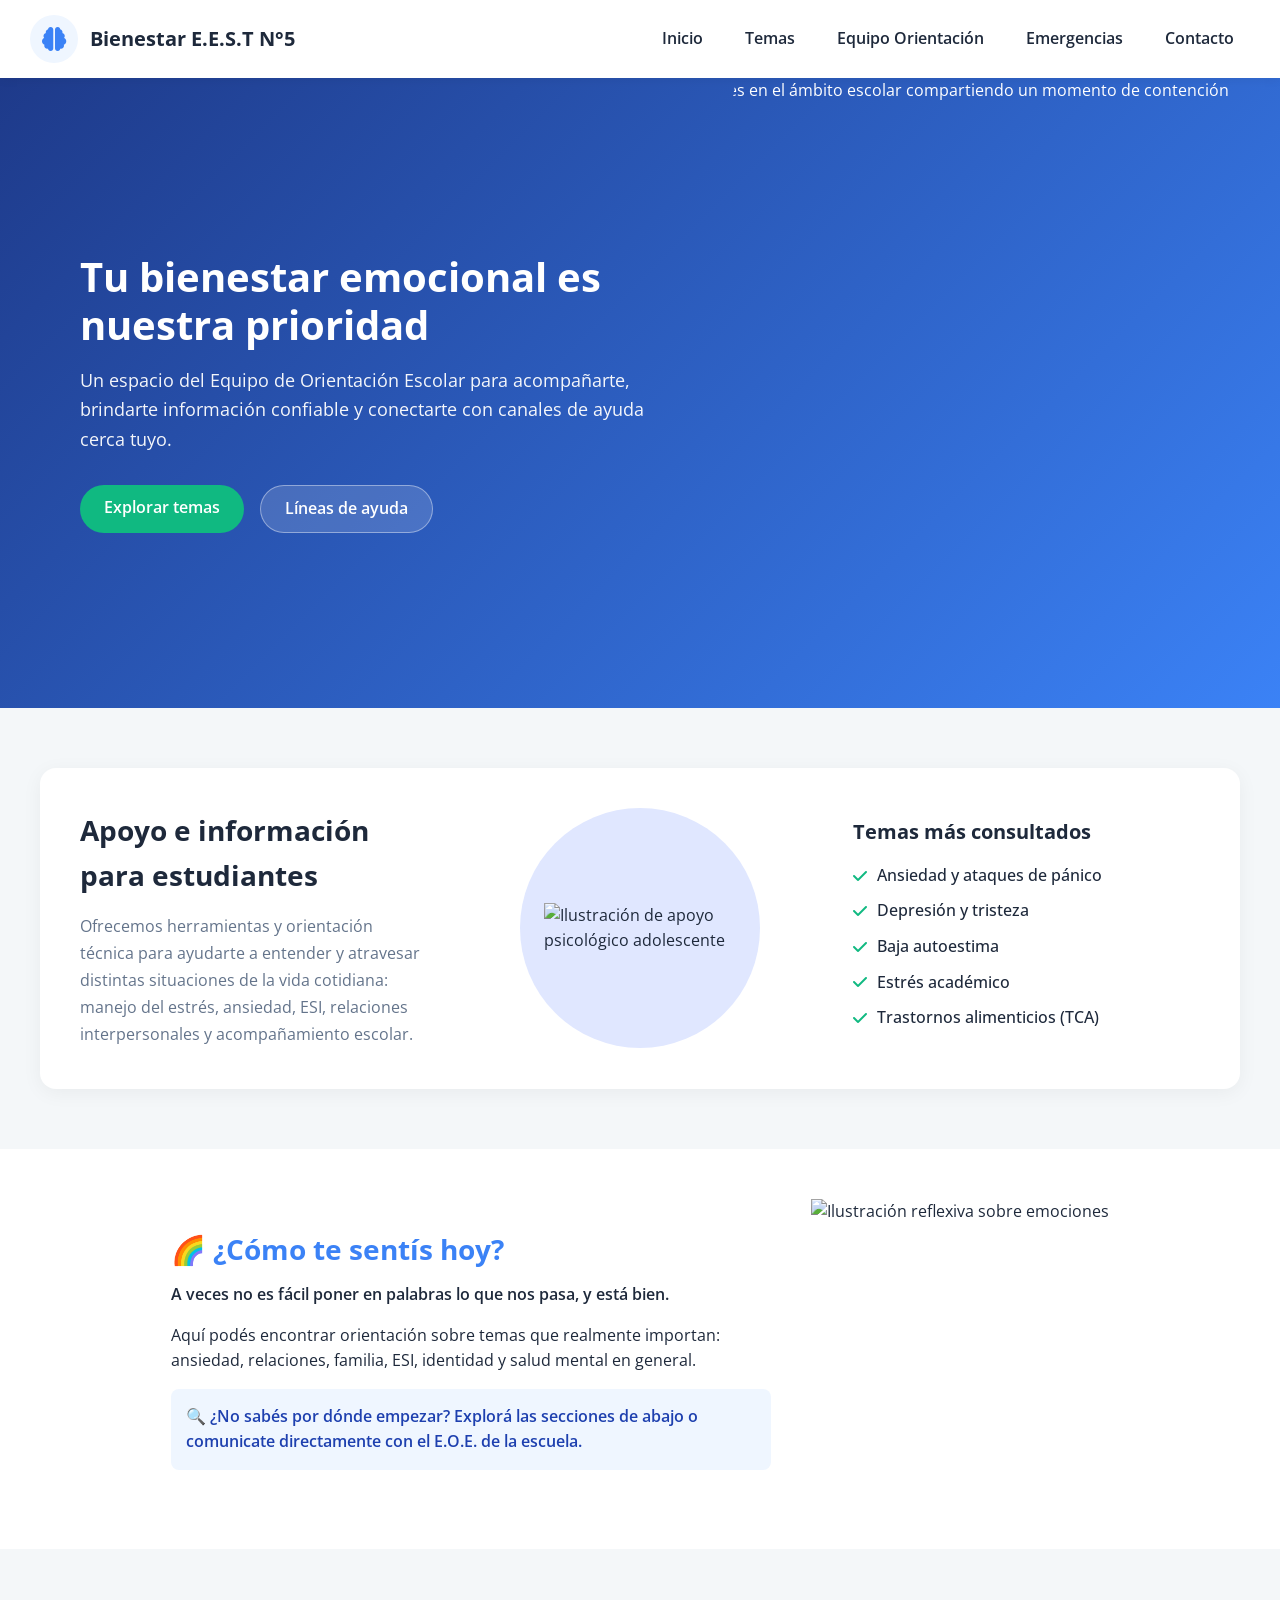
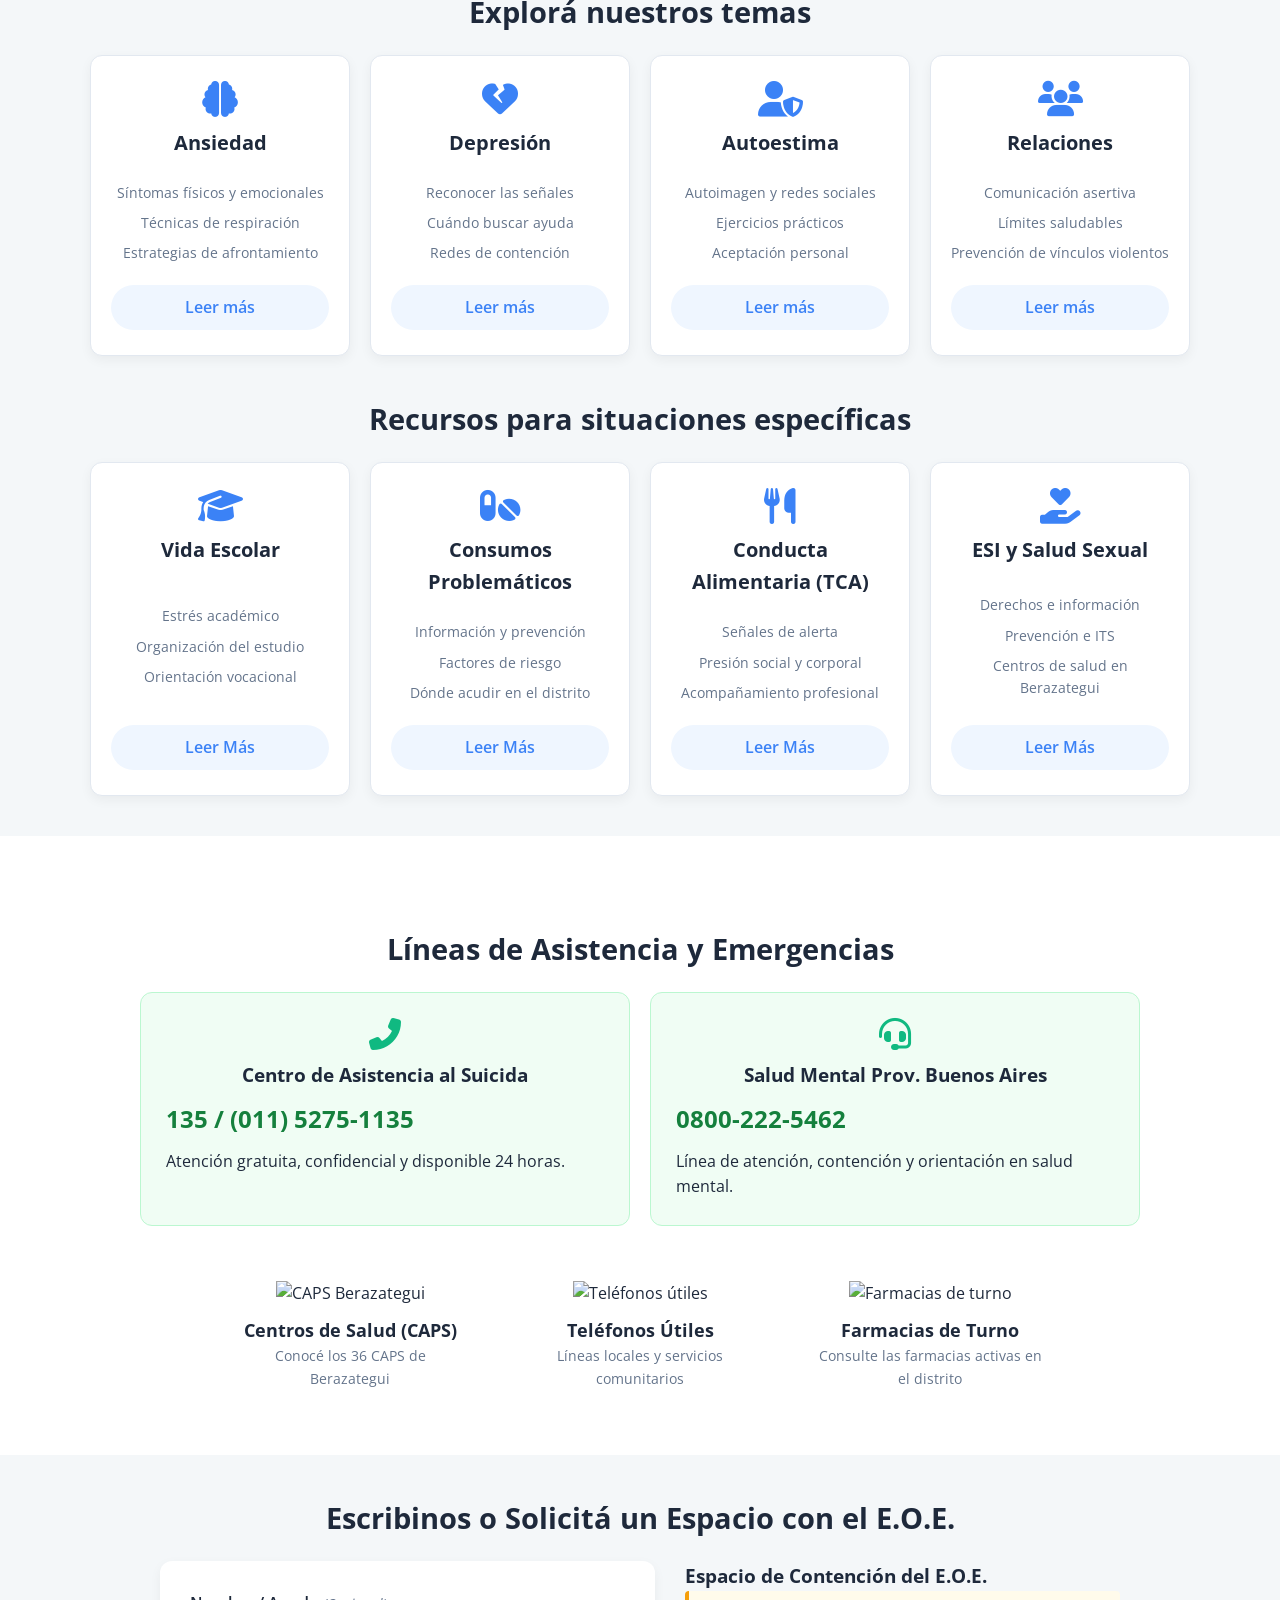
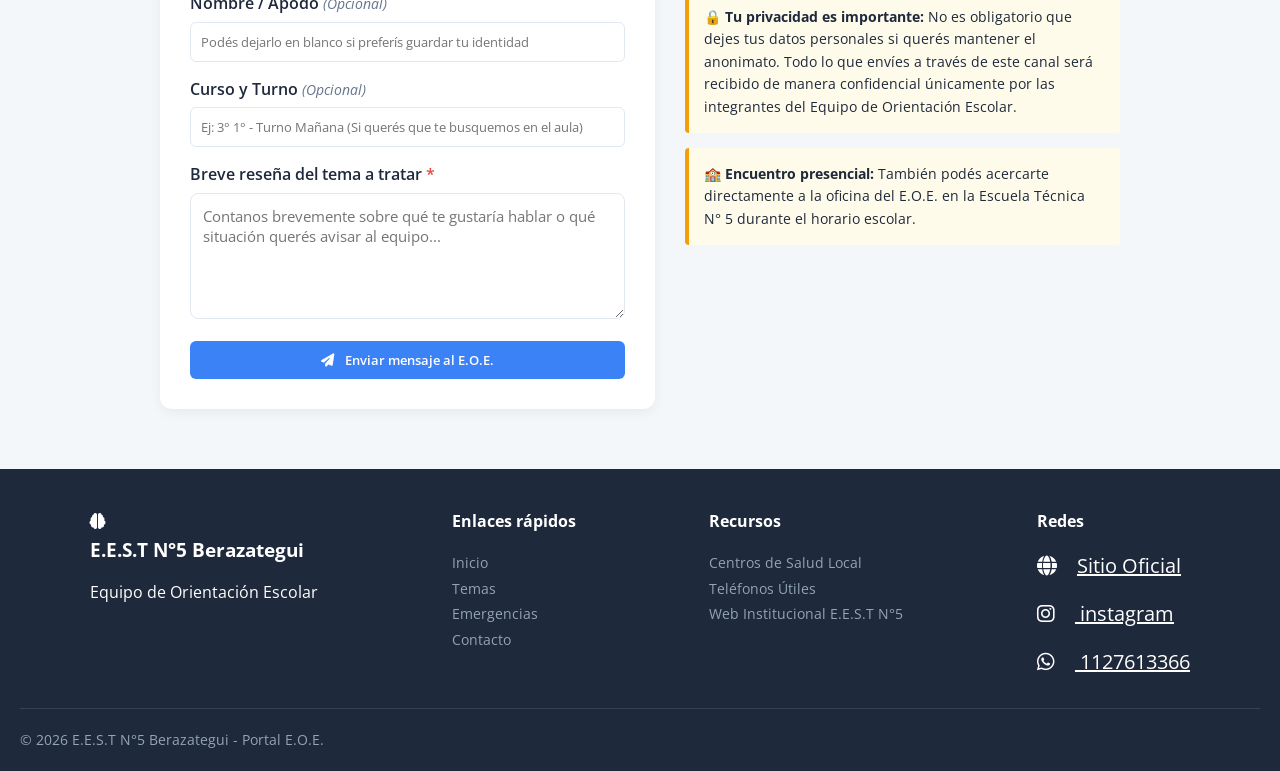
==== index.html @ f87a8818 "sube archivos" ====
<!DOCTYPE html>
<html lang="es">
  <head>
    <meta charset="UTF-8" />
    <meta http-equiv="X-UA-Compatible" content="IE=edge" />
    <meta name="viewport" content="width=device-width, initial-scale=1.0" />
    <meta
      name="description"
      content="Portal del Equipo de Orientación Escolar (E.O.E) - E.E.S.T N°5 Berazategui. Recursos de salud mental, ESI, líneas de ayuda y prevención para adolescentes."
    />
    <link
      rel="stylesheet"
      href="https://cdnjs.cloudflare.com/ajax/libs/font-awesome/6.2.0/css/all.min.css"
      integrity="sha512-xh6O/CkQoPOWDdYTDqeRdPCVd1SpvCA9XXcUnZS2FmJNp1coAFzvtCN9BmamE+4aHK8yyUHUSCcJHgXloTyT2A=="
      crossorigin="anonymous"
      referrerpolicy="no-referrer"
    />
    <link rel="stylesheet" href="./css/estilo.css" />
    <title>Bienestar Adolescente - E.E.S.T N°5 Berazategui</title>
  </head>
  <body>
    <div class="container">
      <!-- Encabezado MENU -->
      <header>
        <div class="container-logo">
          <i class="fas fa-brain" aria-hidden="true"></i>
          <span class="logo-text">Bienestar E.E.S.T N°5</span>
        </div>
        <nav id="main-nav">
          <ul>
            <li><a href="index.html">Inicio</a></li>
            <li><a href="#temas">Temas</a></li>
            <li><a href="equipo.html">Equipo Orientación</a></li>
            <li><a href="#lineas-ayuda">Emergencias</a></li>
            <li><a href="#contacto">Contacto</a></li>
          </ul>
        </nav>

        <button class="nav-toggle" id="nav-toggle" aria-label="Abrir menú de navegación">
          <i class="fas fa-bars"></i>
        </button>
      </header>

      <!-- HERO PRIMERO -->
      <section class="heroprin">
        <div class="hero-content">
          <h1 class="hero-title">Tu bienestar emocional es nuestra prioridad</h1>
          <p class="hero-subtitle">
            Un espacio del Equipo de Orientación Escolar para acompañarte, 
            brindarte información confiable y conectarte con canales de ayuda cerca tuyo.
          </p>
          <div class="hero-cta">
            <a href="#temas" class="btn btn-primary">Explorar temas</a>
            <a href="#lineas-ayuda" class="btn btn-secondary">Líneas de ayuda</a>
          </div>
        </div>
        <div class="foto">
          <img src="./img/fotoheros.webp" alt="Estudiantes en el ámbito escolar compartiendo un momento de contención" />
        </div>
      </section>

      <!-- INFORMACIÓN PRINCIPAL -->
      <section class="informacion">
        <div class="fila">
          <div class="col">
            <h2>Apoyo e información para estudiantes</h2>
            <p>
              Ofrecemos herramientas y orientación técnica para ayudarte a entender y atravesar distintas situaciones de la vida cotidiana: manejo del estrés, ansiedad, ESI, relaciones interpersonales y acompañamiento escolar.
            </p>
          </div>

          <div class="col">
            <div class="circulo-principal">
              <img
                src="./img/Capturailustracionprinci.webp"
                alt="Ilustración de apoyo psicológico adolescente"
              />
            </div>
          </div>

          <div class="col variantes">
            <h3>Temas más consultados</h3>
            <ul id="temas-comunes">
              <li>
                <i class="fa-solid fa-check" aria-hidden="true"></i>
                <a href="ansiedad.html">Ansiedad y ataques de pánico</a>
              </li>
              <li>
                <i class="fa-solid fa-check" aria-hidden="true"></i>
                <a href="depresion.html">Depresión y tristeza</a>
              </li>
              <li>
                <i class="fa-solid fa-check" aria-hidden="true"></i>
                <a href="autoestima.html">Baja autoestima</a>
              </li>
              <li>
                <i class="fa-solid fa-check" aria-hidden="true"></i>
                <a href="estudiantes.html">Estrés académico</a>
              </li>
              <li>
                <i class="fa-solid fa-check" aria-hidden="true"></i>
                <a href="alimenticios.html">Trastornos alimenticios (TCA)</a>
              </li>
            </ul>
          </div>
        </div>
      </section>
    </div>

    <!-- SECCIÓN MOTIVACIÓN -->
    <section class="motivacion">
      <div class="motivacion-texto">
        <h2>🌈 ¿Cómo te sentís hoy?</h2>
        <p class="motivacion-sub">
          A veces no es fácil poner en palabras lo que nos pasa, y está bien.
        </p>
        <p>
          Aquí podés encontrar orientación sobre temas que realmente importan: ansiedad, relaciones, familia, ESI, identidad y salud mental en general.
        </p>
        <p class="dondeempezar">
          🔍 ¿No sabés por dónde empezar? Explorá las secciones de abajo o comunicate directamente con el E.O.E. de la escuela.
        </p>
      </div>
      <img src="./img/ilustración_principal.webp" alt="Ilustración reflexiva sobre emociones" height="300" />
    </section>

    <!-- EXPLORA NUESTROS TEMAS -->
    <section id="temas" class="seccion-cards">
      <h2 class="section-title">Explorá nuestros temas</h2>
      <div class="cards">
        <article class="card">
          <div class="title">
            <i class="fas fa-brain" aria-hidden="true"></i>
            <h3>Ansiedad</h3>
          </div>
          <div class="option">
            <ul>
              <li>Síntomas físicos y emocionales</li>
              <li>Técnicas de respiración</li>
              <li>Estrategias de afrontamiento</li>
            </ul>
          </div>
          <a class="btn" href="ansiedad.html">Leer más</a>
        </article>

        <article class="card">
          <div class="title">
            <i class="fas fa-heart-broken" aria-hidden="true"></i>
            <h3>Depresión</h3>
          </div>
          <div class="option">
            <ul>
              <li>Reconocer las señales</li>
              <li>Cuándo buscar ayuda</li>
              <li>Redes de contención</li>
            </ul>
          </div>
          <a class="btn" href="depresion.html">Leer más</a>
        </article>

        <article class="card">
          <div class="title">
            <i class="fas fa-user-shield" aria-hidden="true"></i>
            <h3>Autoestima</h3>
          </div>
          <div class="option">
            <ul>
              <li>Autoimagen y redes sociales</li>
              <li>Ejercicios prácticos</li>
              <li>Aceptación personal</li>
            </ul>
          </div>
          <a class="btn" href="autoestima.html">Leer más</a>
        </article>

        <article class="card">
          <div class="title">
            <i class="fas fa-users" aria-hidden="true"></i>
            <h3>Relaciones</h3>
          </div>
          <div class="option">
            <ul>
              <li>Comunicación asertiva</li>
              <li>Límites saludables</li>
              <li>Prevención de vínculos violentos</li>
            </ul>
          </div>
          <a class="btn" href="relaciones.html">Leer más</a>
        </article>
      </div>
    </section>

    <!-- SITUACIONES ESPECÍFICAS -->
    <section class="seccion-cards">
      <h2 class="section-title">Recursos para situaciones específicas</h2>
      <div class="cards">
        <article class="card">
          <div class="title">
            <i class="fas fa-graduation-cap" aria-hidden="true"></i>
            <h3>Vida Escolar</h3>
          </div>
          <div class="option">
            <ul>
              <li>Estrés académico</li>
              <li>Organización del estudio</li>
              <li>Orientación vocacional</li>
            </ul>
          </div>
          <a class="btn" href="estudiantes.html">Leer Más</a>
        </article>

        <article class="card">
          <div class="title">
            <i class="fas fa-pills" aria-hidden="true"></i>
            <h3>Consumos Problemáticos</h3>
          </div>
          <div class="option">
            <ul>
              <li>Información y prevención</li>
              <li>Factores de riesgo</li>
              <li>Dónde acudir en el distrito</li>
            </ul>
          </div>
          <a class="btn" href="sustancias.html">Leer Más</a>
        </article>

        <article class="card">
          <div class="title">
            <i class="fas fa-utensils" aria-hidden="true"></i>
            <h3>Conducta Alimentaria (TCA)</h3>
          </div>
          <div class="option">
            <ul>
              <li>Señales de alerta</li>
              <li>Presión social y corporal</li>
              <li>Acompañamiento profesional</li>
            </ul>
          </div>
          <a class="btn" href="alimenticios.html">Leer Más</a>
        </article>

        <article class="card">
          <div class="title">
            <i class="fas fa-hand-holding-heart" aria-hidden="true"></i>
            <h3>ESI y Salud Sexual</h3>
          </div>
          <div class="option">
            <ul>
              <li>Derechos e información</li>
              <li>Prevención e ITS</li>
              <li>Centros de salud en Berazategui</li>
            </ul>
          </div>
          <a class="btn" href="ets.html">Leer Más</a>
        </article>
      </div>
    </section>

    <!-- LÍNEAS DE AYUDA Y CENTROS LOCALEs -->    
    <section class="lineas-ayuda" id="lineas-ayuda">
      <h2 class="section-title">Líneas de Asistencia y Emergencias</h2>
      <div class="ayuda-container">
        <div class="linea-ayuda">
          <i class="fas fa-phone-alt" aria-hidden="true"></i>
          <h3>Centro de Asistencia al Suicida</h3>
          <p class="telefono">135 / (011) 5275-1135</p>
          <p>Atención gratuita, confidencial y disponible 24 horas.</p>
        </div>

        <div class="linea-ayuda">
          <i class="fas fa-headset" aria-hidden="true"></i>
          <h3>Salud Mental Prov. Buenos Aires</h3>
          <p class="telefono">0800-222-5462</p>
          <p>Línea de atención, contención y orientación en salud mental.</p>
        </div>
      </div>

      <div class="demas">
        <a href="caps.html" class="contenedor">
          <img src="./img/iluscaps.webp" alt="CAPS Berazategui" height="150" />
          <h3>Centros de Salud (CAPS)</h3>
          <p>Conocé los 36 CAPS de Berazategui</p>
        </a>
        <a href="telefonos.html" class="contenedor">
          <img src="./img/ilusllamada.webp" alt="Teléfonos útiles" height="150" />
          <h3>Teléfonos Útiles</h3>
          <p>Líneas locales y servicios comunitarios</p>
        </a>
        <a href="https://berazategui.gob.ar/farmacias/" target="_blank" rel="noopener noreferrer" class="contenedor">
          <img src="./img/ilusfarmacia.webp" alt="Farmacias de turno" height="150" />
          <h3>Farmacias de Turno</h3>
          <p>Consulte las farmacias activas en el distrito</p>
        </a>
      </div>
    </section>

    <!-- CONTACTO -->
<!-- CONTACTO Y SOLICITUD DE ESPACIO CON EL E.O.E. -->
<section id="contacto" class="contacto">
  <h2 class="section-title">Escribinos o Solicitá un Espacio con el E.O.E.</h2>
  <div class="contacto-container">
    
    <div class="formulario-contacto">
      <!-- Mantenemos tu ID de Formspree -->
      <form id="eoe-form" action="https://formspree.io/f/mzboqoab" method="POST">
        
        <div class="form-grupo">
          <label for="form-nombre">
            Nombre / Apodo <span class="opcional">(Opcional)</span>
          </label>
          <input
            type="text"
            id="form-nombre"
            name="nombre"
            placeholder="Podés dejarlo en blanco si preferís guardar tu identidad"
          />
        </div>

        <div class="form-grupo">
          <label for="form-curso">
            Curso y Turno <span class="opcional">(Opcional)</span>
          </label>
          <input
            type="text"
            id="form-curso"
            name="curso"
            placeholder="Ej: 3° 1° - Turno Mañana (Si querés que te busquemos en el aula)"
          />
        </div>

        <div class="form-grupo">
          <label for="form-mensaje">
            Breve reseña del tema a tratar <span class="requerido">*</span>
          </label>
          <textarea
            id="form-mensaje"
            name="mensaje"
            rows="5"
            placeholder="Contanos brevemente sobre qué te gustaría hablar o qué situación querés avisar al equipo..."
            required
          ></textarea>
        </div>

        <button type="submit" id="form-btn" class="btn-contacto">
          <i class="fas fa-paper-plane" aria-hidden="true"></i> Enviar mensaje al E.O.E.
        </button>

        <!-- Cartel de respuesta que se mostrará tras el envío -->
        <div id="form-status" class="form-status"></div>
      </form>
    </div>

    <div class="info-contacto">
      <h3>Espacio de Contención del E.O.E.</h3>
      <div class="disclaimer">
        <p>
          <strong>🔒 Tu privacidad es importante:</strong> No es obligatorio que dejes tus datos personales si querés mantener el anonimato. Todo lo que envíes a través de este canal será recibido de manera confidencial únicamente por las integrantes del Equipo de Orientación Escolar.
        </p>
      </div>
      <div class="disclaimer">
        <p>
          <strong>🏫 Encuentro presencial:</strong> También podés acercarte directamente a la oficina del E.O.E. en la Escuela Técnica N° 5 durante el horario escolar.
        </p>
      </div>
    </div>

  </div>
</section>


    <!-- FOOTER -->
    <footer>
      <div class="footer-container">
        <div class="footer-logo">
          <i class="fas fa-brain" aria-hidden="true"></i>
          <h3>E.E.S.T N°5 Berazategui</h3>
          <p>Equipo de Orientación Escolar</p>
        </div>
        <div class="footer-links">
          <h4>Enlaces rápidos</h4>
          <ul>
            <li><a href="index.html">Inicio</a></li>
            <li><a href="#temas">Temas</a></li>
            <li><a href="#lineas-ayuda">Emergencias</a></li>
            <li><a href="#contacto">Contacto</a></li>
          </ul>
        </div>
        <div class="footer-resources">
          <h4>Recursos</h4>
          <ul>
            <li><a href="caps.html">Centros de Salud Local</a></li>
            <li><a href="telefonos.html">Teléfonos Útiles</a></li>
            <li><a href="https://profegusty.github.io/tecnica5berazategui/" target="_blank" rel="noopener noreferrer">Web Institucional E.E.S.T N°5</a></li>
          </ul>
        </div>
        <div class="footer-social">
          <h4>Redes</h4>
          <div class="social-icons">
            <a href="https://profegusty.github.io/tecnica5berazategui/" target="_blank" rel="noopener noreferrer" aria-label="Sitio Web Escuela"><i class="fa-solid fa-globe"></i>Sitio Oficial</a>
            <a href="https://www.instagram.com/tecnica_n5_berazategui/" target="_blank" rel="noopener noreferrer"><i class="fa-brands fa-instagram"></i> instagram</a>
            <a href="#"><i class="fa-brands fa-whatsapp"></i> 1127613366</a>
          </div>
        </div>
      </div>
      <div class="footer-bottom">
        <p>&copy; 2026 E.E.S.T N°5 Berazategui - Portal E.O.E.</p>
      </div>
    </footer>

    <script>
      document.addEventListener("DOMContentLoaded", function () {
        const navToggle = document.getElementById("nav-toggle");
        const mainNav = document.getElementById("main-nav");

        if (navToggle && mainNav) {
          navToggle.addEventListener("click", function () {
            mainNav.classList.toggle("open");
            const icon = navToggle.querySelector("i");
            if (mainNav.classList.contains("open")) {
              icon.className = "fas fa-times";
            } else {
              icon.className = "fas fa-bars";
            }
          });

          const navLinks = mainNav.querySelectorAll("a");
          navLinks.forEach((link) => {
            link.addEventListener("click", () => {
              if (mainNav.classList.contains("open")) {
                mainNav.classList.remove("open");
                navToggle.querySelector("i").className = "fas fa-bars";
              }
            });
          });
        }
      });

      document.addEventListener("DOMContentLoaded", function () {
  const form = document.getElementById("eoe-form");
  const status = document.getElementById("form-status");
  const btn = document.getElementById("form-btn");

  if (form) {
    form.addEventListener("submit", async function (event) {
      event.preventDefault(); // Evita la redirección a la página de Formspree

      const data = new FormData(event.target);
      btn.disabled = true;
      btn.innerHTML = '<i class="fas fa-spinner fa-spin"></i> Enviando...';

      try {
        const response = await fetch(event.target.action, {
          method: form.method,
          body: data,
          headers: {
            'Accept': 'json'
          }
        });

        if (response.ok) {
          status.className = "form-status exito";
          status.innerHTML = '<i class="fas fa-check-circle"></i> ¡Mensaje enviado con éxito! El equipo lo recibirá de manera confidencial.';
          form.reset(); // Reinicia y limpia todos los campos del formulario
        } else {
          const responseData = await response.json();
          status.className = "form-status error";
          if (Object.hasOwn(responseData, 'errors')) {
            status.innerHTML = responseData["errors"].map(error => error["message"]).join(", ");
          } else {
            status.innerHTML = '<i class="fas fa-exclamation-circle"></i> Ocurrió un problema al enviar el mensaje. Intentalo de nuevo.';
          }
        }
      } catch (error) {
        status.className = "form-status error";
        status.innerHTML = '<i class="fas fa-exclamation-circle"></i> Error de conexión. Verificá tu red e intentalo nuevamente.';
      } finally {
        btn.disabled = false;
        btn.innerHTML = '<i class="fas fa-paper-plane"></i> Enviar mensaje al E.O.E.';
      }
    });
  }
});
    </script>
  </body>
</html>
---- css/estilo.css ----
@import url('https://fonts.googleapis.com/css2?family=Open+Sans:wght@300;400;500;600;700;800&display=swap');

:root {
    /* Paleta Institucional Calma y Accesible */
    --color-bg: #f4f7f9;
    --color-surface: #ffffff;
    --color-primary: #3b82f6;
    --color-secondary: #7c3aed;
    --color-accent: #10b981;
    --color-dark: #1e293b;
    --color-gray: #64748b;
    --color-gray-light: #e2e8f0;
}

* {
    box-sizing: border-box;
    padding: 0;
    margin: 0;
    font-family: 'Open Sans', sans-serif;
}

body {
    font-size: 16px;
    line-height: 1.6;
    color: var(--color-dark);
    background-color: var(--color-bg);
}

p {
    text-align: left;
}

/* Encabezado */
header {
    background-color: var(--color-surface);
    display: flex;
    align-items: center;
    justify-content: space-between;
    padding: 15px 30px;
    position: relative;
    box-shadow: 0 2px 10px rgba(0, 0, 0, 0.05);
    z-index: 100;
}

.container-logo {
    display: flex;
    align-items: center;
}

.container-logo i {
    color: var(--color-primary);
    font-size: 24px;
    background-color: #eff6ff;
    border-radius: 50%;
    width: 48px;
    height: 48px;
    display: flex;
    align-items: center;
    justify-content: center;
    margin-right: 12px;
}

.container-logo .logo-text {
    font-size: 20px;
    font-weight: 700;
    color: var(--color-dark);
}

/* Navegación */
nav ul {
    display: flex;
    list-style: none;
    gap: 10px;
}

nav ul li a {
    color: var(--color-dark);
    font-weight: 600;
    text-decoration: none;
    padding: 8px 16px;
    border-radius: 20px;
    transition: all 0.2s ease;
}

nav ul li a:hover {
    color: var(--color-primary);
    background-color: #eff6ff;
}

.nav-toggle {
    display: none;
    cursor: pointer;
    font-size: 24px;
    color: var(--color-dark);
    border: none;
    background: transparent;
}

/* Hero Section */
.heroprin {
    position: relative;
    display: flex;
    align-items: center;
    background: linear-gradient(135deg, #1e3a8a 0%, #3b82f6 100%);
    min-height: 70vh;
    overflow: hidden;
    color: white;
}

.hero-content {
    width: 55%;
    padding: 4rem 3rem 4rem 5rem;
    z-index: 2;
}

.foto {
    position: absolute;
    top: 0;
    right: 0;
    width: 50%;
    height: 100%;
    z-index: 1;
    clip-path: polygon(15% 0, 100% 0, 100% 100%, 0% 100%);
}

.foto img {
    width: 100%;
    height: 100%;
    object-fit: cover;
}

.hero-title {
    font-size: 2.5rem;
    font-weight: 700;
    margin-bottom: 1rem;
    line-height: 1.2;
}

.hero-subtitle {
    font-size: 1.15rem;
    margin-bottom: 2rem;
    opacity: 0.95;
    max-width: 600px;
}

.hero-cta {
    display: flex;
    gap: 1rem;
}

.btn {
    padding: 10px 24px;
    border-radius: 30px;
    font-size: 1rem;
    font-weight: 600;
    cursor: pointer;
    transition: all 0.3s ease;
    text-decoration: none;
    display: inline-block;
    border: none;
}

.btn-primary {
    background-color: var(--color-accent);
    color: white;
}

.btn-primary:hover {
    background-color: #059669;
    transform: translateY(-2px);
}

.btn-secondary {
    background: rgba(255, 255, 255, 0.15);
    color: white;
    border: 1px solid rgba(255, 255, 255, 0.4);
}

.btn-secondary:hover {
    background: rgba(255, 255, 255, 0.25);
    transform: translateY(-2px);
}

/* Sección Información */
.informacion {
    margin: 60px auto;
    max-width: 1200px;
    padding: 30px;
    background-color: var(--color-surface);
    border-radius: 16px;
    box-shadow: 0 4px 20px rgba(0, 0, 0, 0.05);
}

.fila {
    display: flex;
    align-items: center;
    gap: 20px;
}

.fila .col {
    flex: 1;
    padding: 10px;
}

.fila .col h2 {
    font-size: 28px;
    margin-bottom: 15px;
    color: var(--color-dark);
}

.fila .col p {
    color: var(--color-gray);
    line-height: 1.7;
}

.circulo-principal {
    width: 240px;
    height: 240px;
    margin: auto;
    background: #e0e7ff;
    border-radius: 50%;
    display: flex;
    justify-content: center;
    align-items: center;
    overflow: hidden;
}

.circulo-principal img {
    max-width: 80%;
    height: auto;
}

/* Listas de temas */
.variantes h3 {
    font-size: 20px;
    margin-bottom: 15px;
}

.variantes ul {
    list-style: none;
}

.variantes li {
    margin: 10px 0;
    display: flex;
    align-items: center;
}

.variantes li a {
    text-decoration: none;
    color: var(--color-dark);
    font-weight: 500;
}

.variantes li a:hover {
    color: var(--color-primary);
}

.variantes li i {
    color: var(--color-accent);
    margin-right: 10px;
}

/* Motivación */
.motivacion {
    background-color: var(--color-surface);
    padding: 50px 20px;
    margin: 40px 0;
    display: flex;
    justify-content: center;
    align-items: center;
    gap: 40px;
}

.motivacion-texto {
    max-width: 600px;
}

.motivacion h2 {
    font-size: 28px;
    color: var(--color-primary);
    margin-bottom: 10px;
}

.motivacion-sub {
    font-weight: 600;
    margin-bottom: 15px;
}

.dondeempezar {
    font-weight: 600;
    color: #1e40af;
    background-color: #eff6ff;
    padding: 15px;
    border-radius: 8px;
    margin-top: 15px;
}

/* Títulos de sección */
.section-title {
    text-align: center;
    font-size: 1.8rem;
    font-weight: 700;
    color: var(--color-dark);
    margin: 40px 0 20px;
}

/* Cards */
.seccion-cards {
    max-width: 1200px;
    margin: 0 auto;
    padding: 0 20px;
}

.cards {
    display: flex;
    flex-wrap: wrap;
    justify-content: center;
    gap: 20px;
    margin-bottom: 40px;
}

.card {
    background-color: var(--color-surface);
    border-radius: 12px;
    padding: 25px 20px;
    width: 260px;
    box-shadow: 0 4px 12px rgba(0,0,0,0.05);
    text-align: center;
    display: flex;
    flex-direction: column;
    justify-content: space-between;
    transition: transform 0.2s ease, box-shadow 0.2s ease;
    border: 1px solid var(--color-gray-light);
}

.card:hover {
    transform: translateY(-5px);
    box-shadow: 0 8px 24px rgba(0,0,0,0.1);
}

.card .title i {
    font-size: 36px;
    color: var(--color-primary);
    margin-bottom: 10px;
}

.card .title h3 {
    font-size: 20px;
    color: var(--color-dark);
    margin-bottom: 15px;
}

.card .option ul {
    list-style: none;
    margin-bottom: 20px;
}

.card .option ul li {
    color: var(--color-gray);
    font-size: 14px;
    margin: 8px 0;
}

.card .btn {
    background-color: #eff6ff;
    color: var(--color-primary);
}

.card .btn:hover {
    background-color: var(--color-primary);
    color: white;
}

/* Líneas de Ayuda */
.lineas-ayuda {
    background-color: var(--color-surface);
    padding: 50px 20px;
}

.ayuda-container {
    display: flex;
    justify-content: center;
    gap: 20px;
    max-width: 1000px;
    margin: 0 auto 40px;
    flex-wrap: wrap;
}

.linea-ayuda {
    background-color: #f0fdf4;
    border: 1px solid #bbf7d0;
    border-radius: 12px;
    padding: 25px;
    flex: 1;
    min-width: 280px;
    text-align: center;
}

.linea-ayuda i {
    font-size: 32px;
    color: var(--color-accent);
    margin-bottom: 10px;
}

.linea-ayuda .telefono {
    font-size: 24px;
    font-weight: 700;
    color: #15803d;
    margin: 10px 0;
}

.demas {
    display: flex;
    justify-content: center;
    gap: 30px;
    max-width: 1000px;
    margin: 0 auto;
    flex-wrap: wrap;
}

.contenedor {
    text-decoration: none;
    color: var(--color-dark);
    text-align: center;
    width: 260px;
    padding: 15px;
    border-radius: 8px;
    transition: background-color 0.2s ease;
}

.contenedor:hover {
    background-color: #f8fafc;
}

.contenedor h3 {
    font-size: 18px;
    margin-top: 10px;
}

.contenedor p {
    font-size: 14px;
    color: var(--color-gray);
    text-align: center;
}

/* Contacto */
.contacto {
    max-width: 1000px;
    margin: 40px auto;
    padding: 0 20px;
}

.contacto-container {
    display: flex;
    gap: 30px;
    flex-wrap: wrap;
}

.formulario-contacto, .info-contacto {
    flex: 1;
    min-width: 300px;
}

.formulario-contacto {
    background-color: var(--color-surface);
    padding: 30px;
    border-radius: 12px;
    box-shadow: 0 4px 12px rgba(0,0,0,0.05);
}

.form-grupo {
    margin-bottom: 15px;
}
.form-grupo .requerido {
    color: #ef4444;
}

.form-grupo label {
    display: block;
    margin-bottom: 5px;
    font-weight: 600;
    color: var(--color-dark);
}
.form-grupo .opcional {
    font-weight: 400;
    font-size: 0.85rem;
    color: var(--color-gray);
    font-style: italic;
}


.form-grupo input {
    width: 100%;
    padding: 10px;
    border: 1px solid var(--color-gray-light);
    border-radius: 6px;
}

.form-grupo textarea {
    width: 100%;
    padding: 12px;
    border: 1px solid var(--color-gray-light);
    border-radius: 8px;
    font-family: inherit;
    font-size: 0.95rem;
    resize: vertical;
}

.form-grupo textarea:focus {
    outline: none;
    border-color: var(--color-primary);
    box-shadow: 0 0 0 3px rgba(59, 130, 246, 0.15);
}

/* Cartel de respuesta de Formspree */
.form-status {
    margin-top: 15px;
    padding: 12px 15px;
    border-radius: 8px;
    font-size: 0.95rem;
    font-weight: 600;
    display: none;
    text-align: center;
}

.form-status.exito {
    display: block;
    background-color: #d1fae5;
    color: #065f46;
    border: 1px solid #a7f3d0;
}

.form-status.error {
    display: block;
    background-color: #fee2e2;
    color: #991b1b;
    border: 1px solid #fca5a5;
}

.btn-contacto i {
    margin-right: 8px;
}
.btn-contacto {
    background-color: var(--color-primary);
    color: white;
    border: none;
    padding: 10px 20px;
    border-radius: 6px;
    cursor: pointer;
    font-weight: 600;
    width: 100%;
}

.btn-contacto:hover {
    background-color: #2563eb;
}

.disclaimer {
    background-color: #fffbeb;
    border-left: 4px solid #f59e0b;
    padding: 15px;
    border-radius: 4px;
    margin-bottom: 15px;
    font-size: 14px;
}

/* Footer */
footer {
    background-color: var(--color-dark);
    color: white;
    padding: 40px 20px 20px;
    margin-top: 60px;
}

.footer-container {
    max-width: 1100px;
    margin: 0 auto;
    display: flex;
    justify-content: space-between;
    flex-wrap: wrap;
    gap: 20px;
}

.footer-container h3, .footer-container h4 {
    margin-bottom: 15px;
}

.footer-container ul {
    list-style: none;
}

.footer-container ul li a {
    color: #94a3b8;
    text-decoration: none;
    font-size: 14px;
}

.footer-container ul li a:hover {
    color: white;
}
.social-icons{
    display: flex;
    flex-direction: column;
    gap: 1rem;
    text-decoration: none;
}
.social-icons a {
    color: white;
    font-size: 20px;

}

.social-icons a i{
    margin-right: 20px;
}

.footer-bottom {
    text-align: center;
    margin-top: 30px;
    padding-top: 20px;
    border-top: 1px solid #334155;
    font-size: 14px;
    color: #94a3b8;
}

/* Responsivo */
@media (max-width: 768px) {
    .nav-toggle {
        display: block;
    }

    nav {
        display: none;
        position: absolute;
        top: 100%;
        left: 0;
        width: 100%;
        background-color: var(--color-surface);
        box-shadow: 0 4px 10px rgba(0,0,0,0.1);
    }

    nav.open {
        display: block;
    }

    nav ul {
        flex-direction: column;
        padding: 15px;
    }

    .heroprin {
        flex-direction: column;
    }

    .hero-content {
        width: 100%;
        padding: 2rem 1.5rem;
    }

    .foto {
        position: relative;
        width: 100%;
        height: 250px;
        clip-path: none;
    }

    .fila {
        flex-direction: column;
    }

    .motivacion {
        flex-direction: column;
        text-align: center;
    }
}
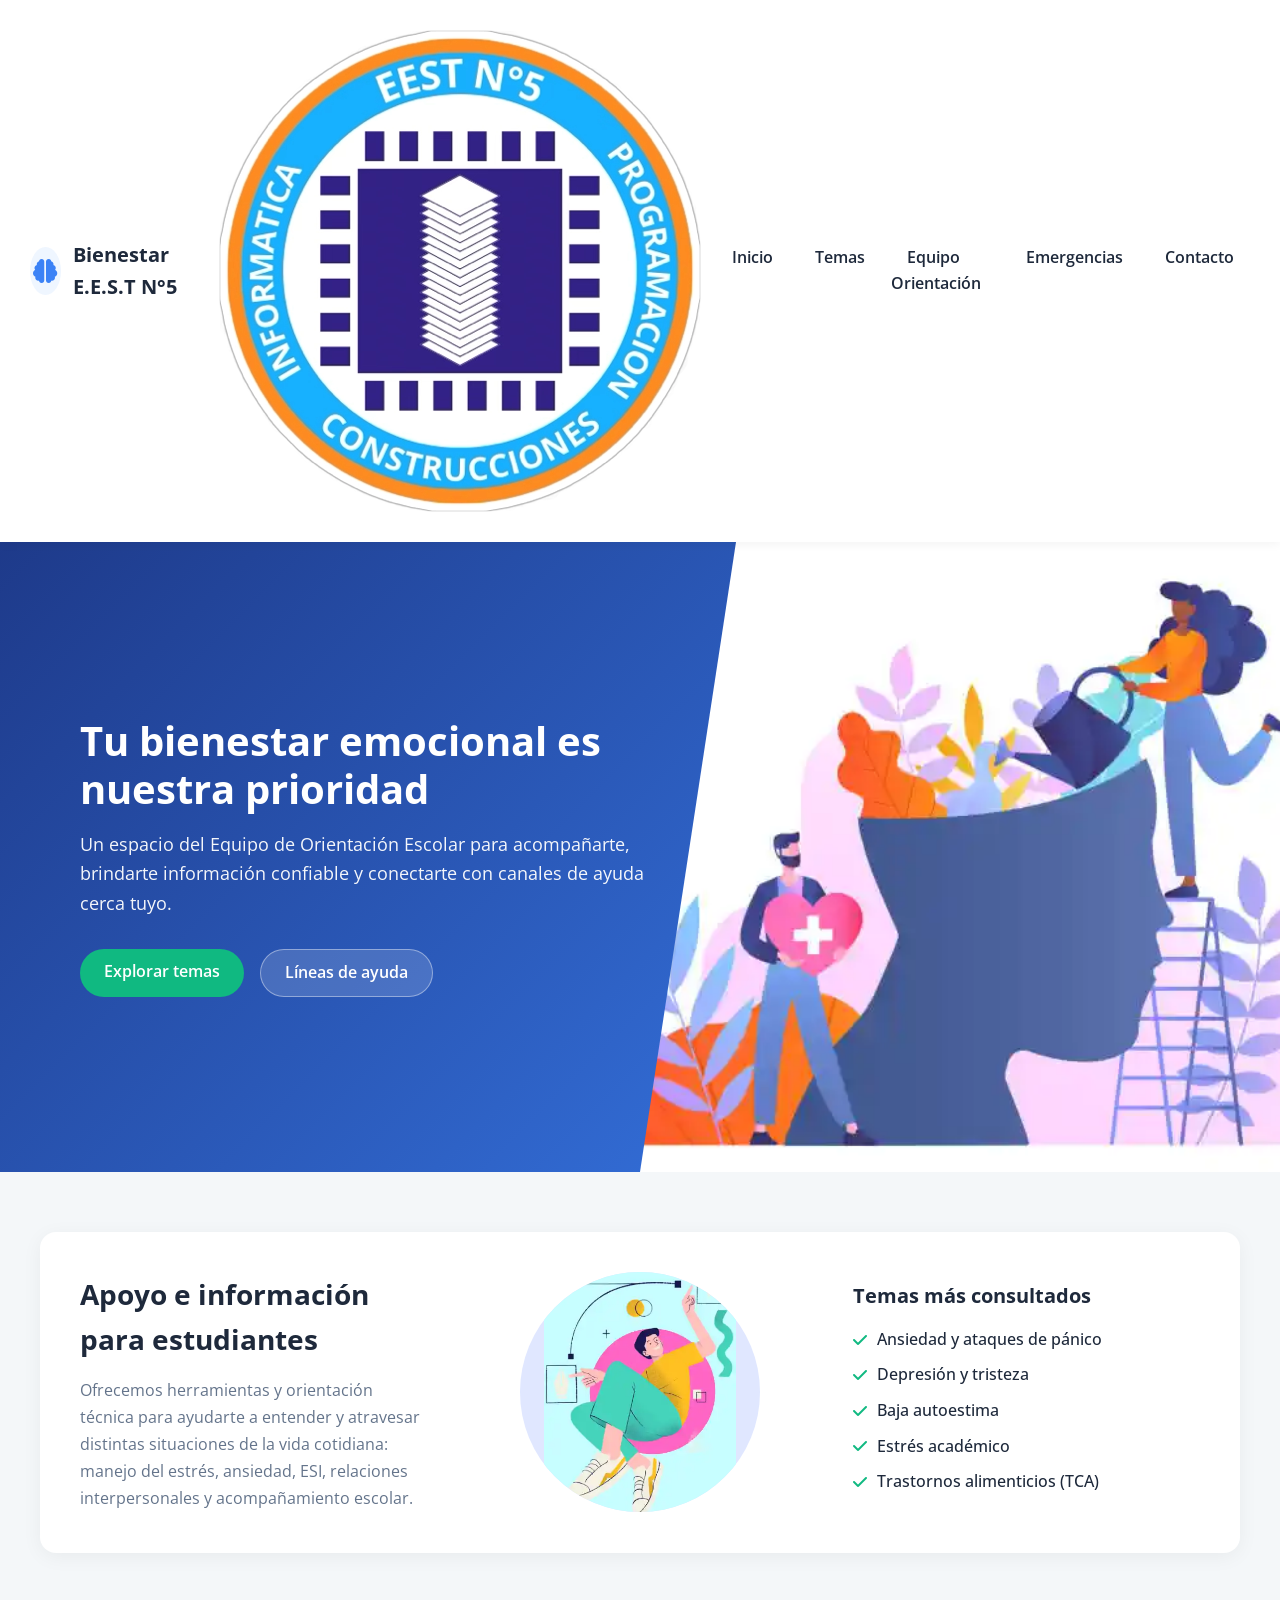
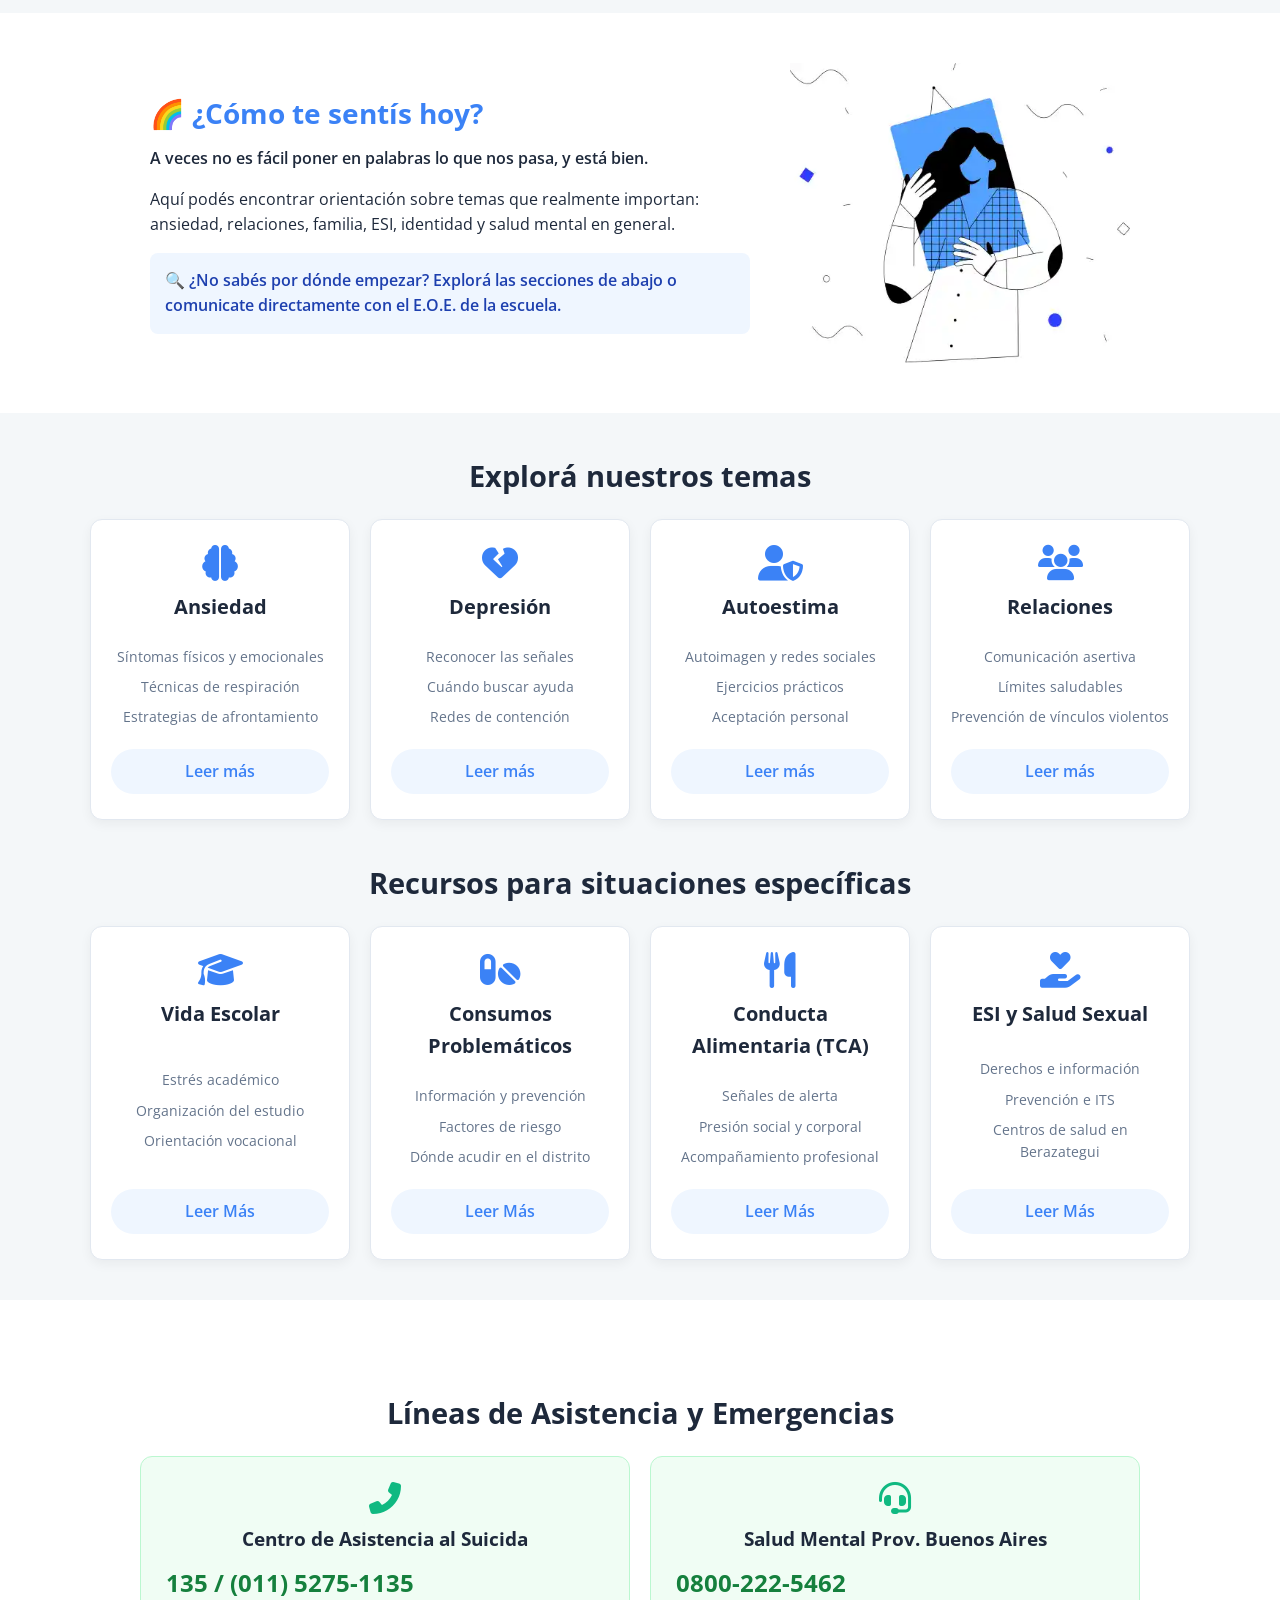
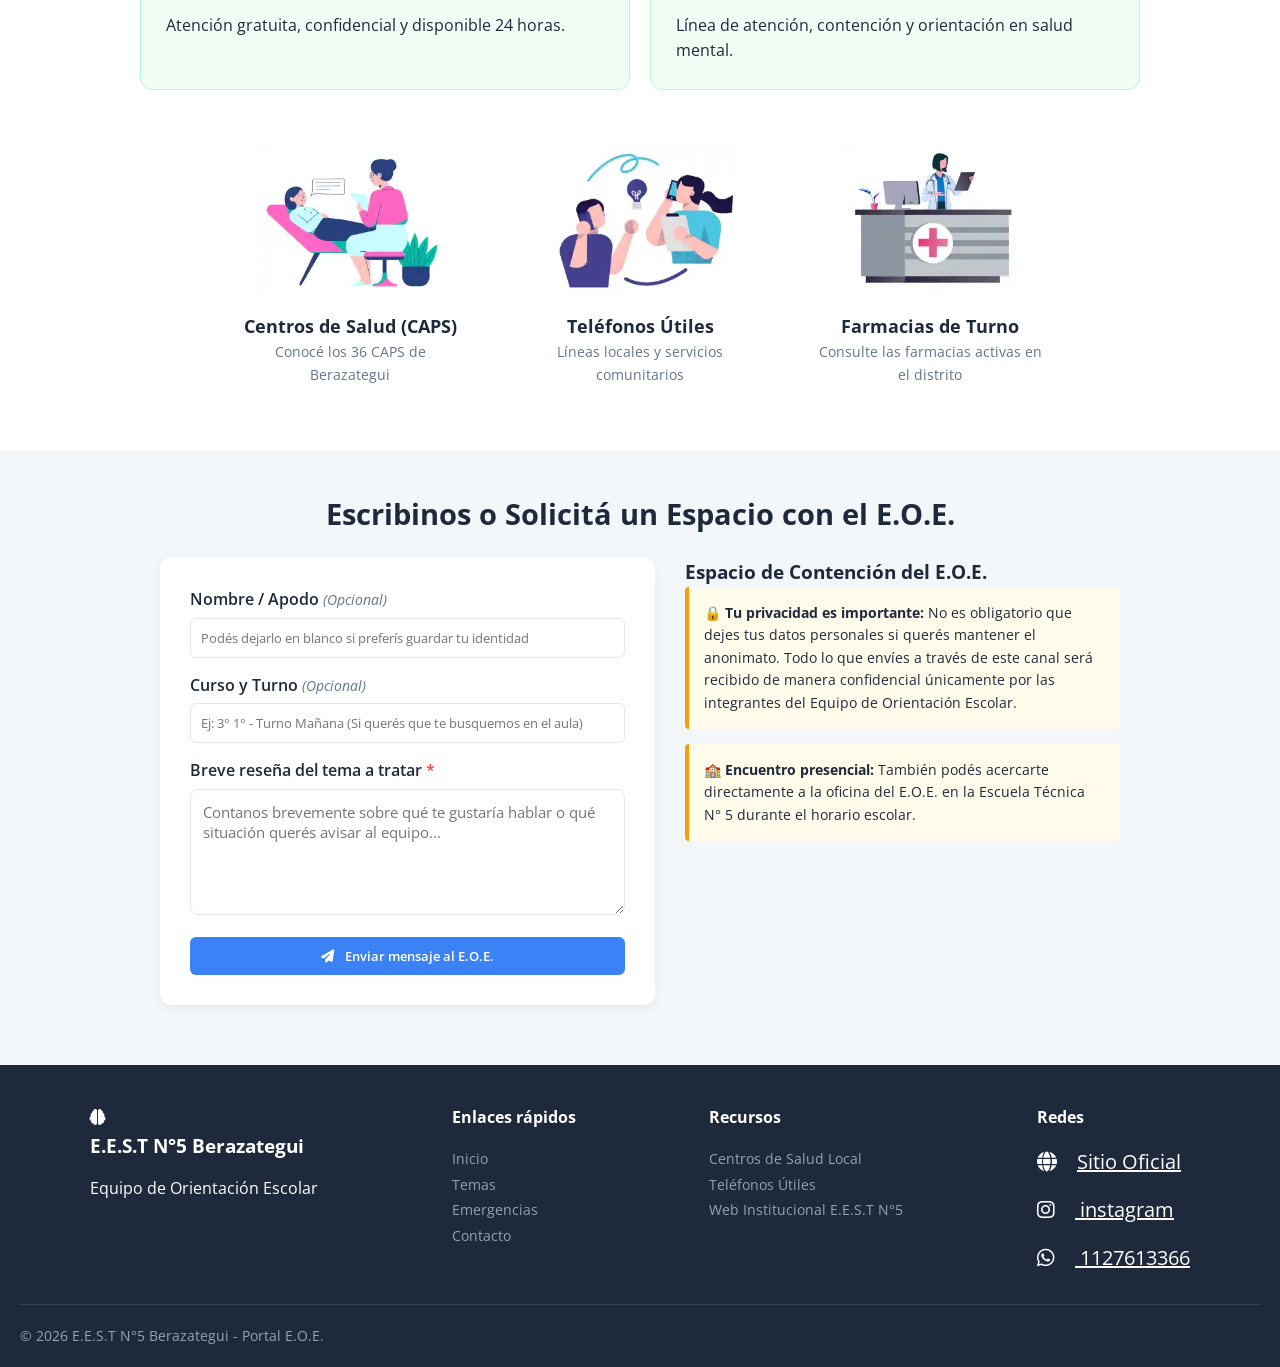
==== commit eb602ef7: "Add files via upload" ====
--- a/index.html
+++ b/index.html
@@ -25,6 +25,7 @@
         <div class="container-logo">
           <i class="fas fa-brain" aria-hidden="true"></i>
           <span class="logo-text">Bienestar E.E.S.T N°5</span>
+          <img src="./img/LOGO2.webp" alt="logo tecnica 5" class="logo">
         </div>
         <nav id="main-nav">
           <ul>
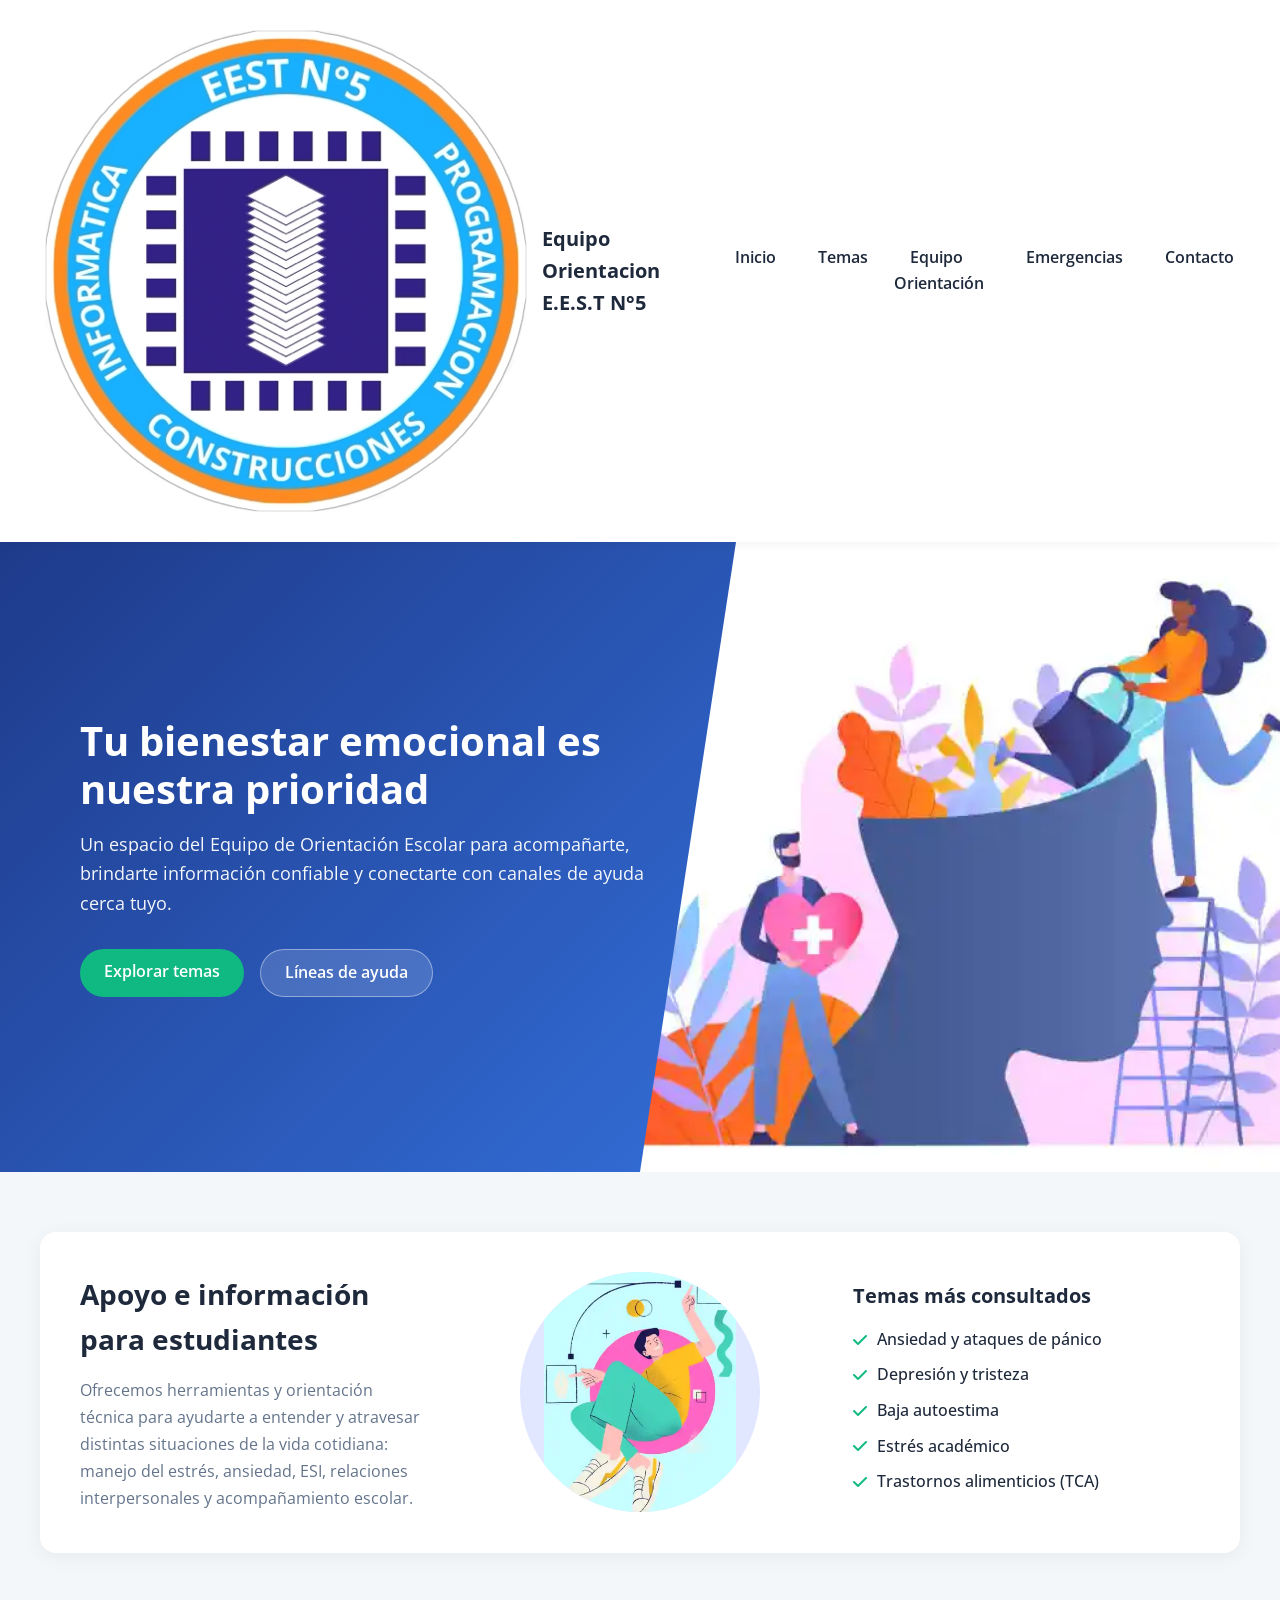
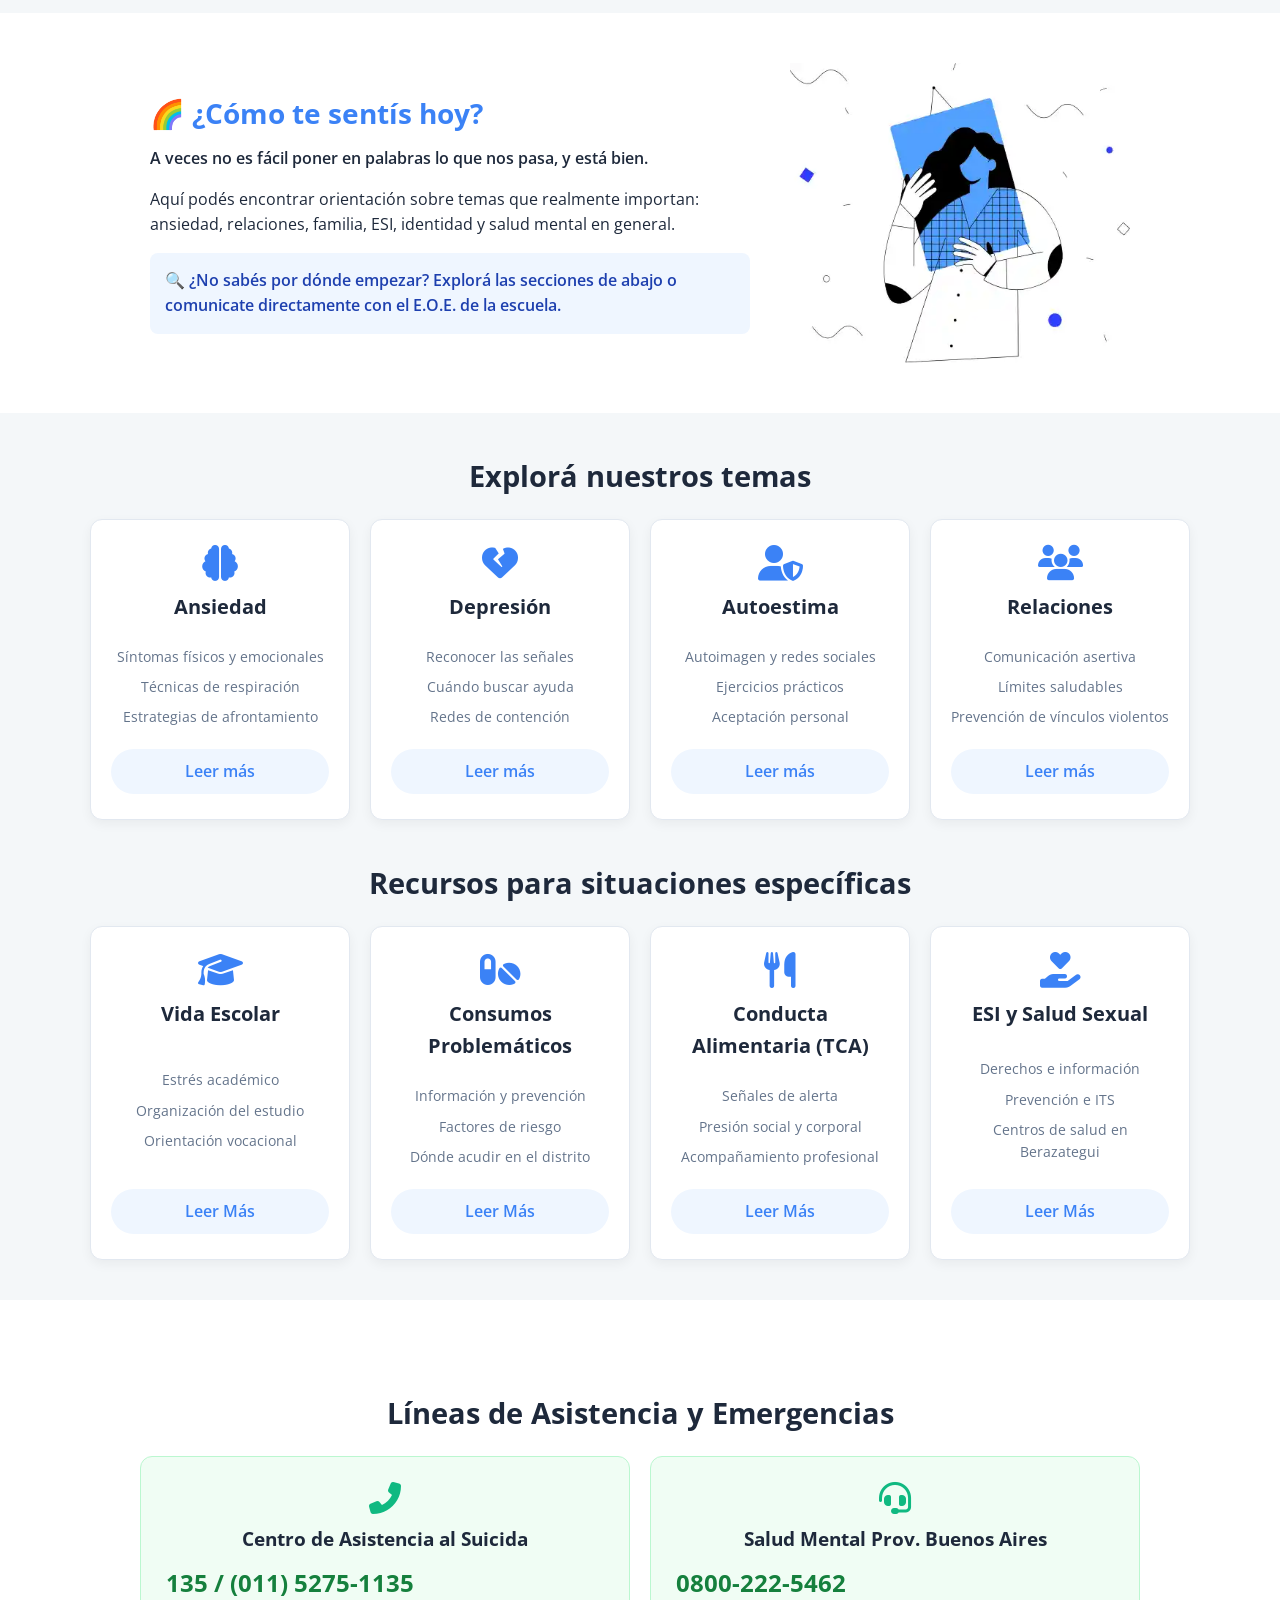
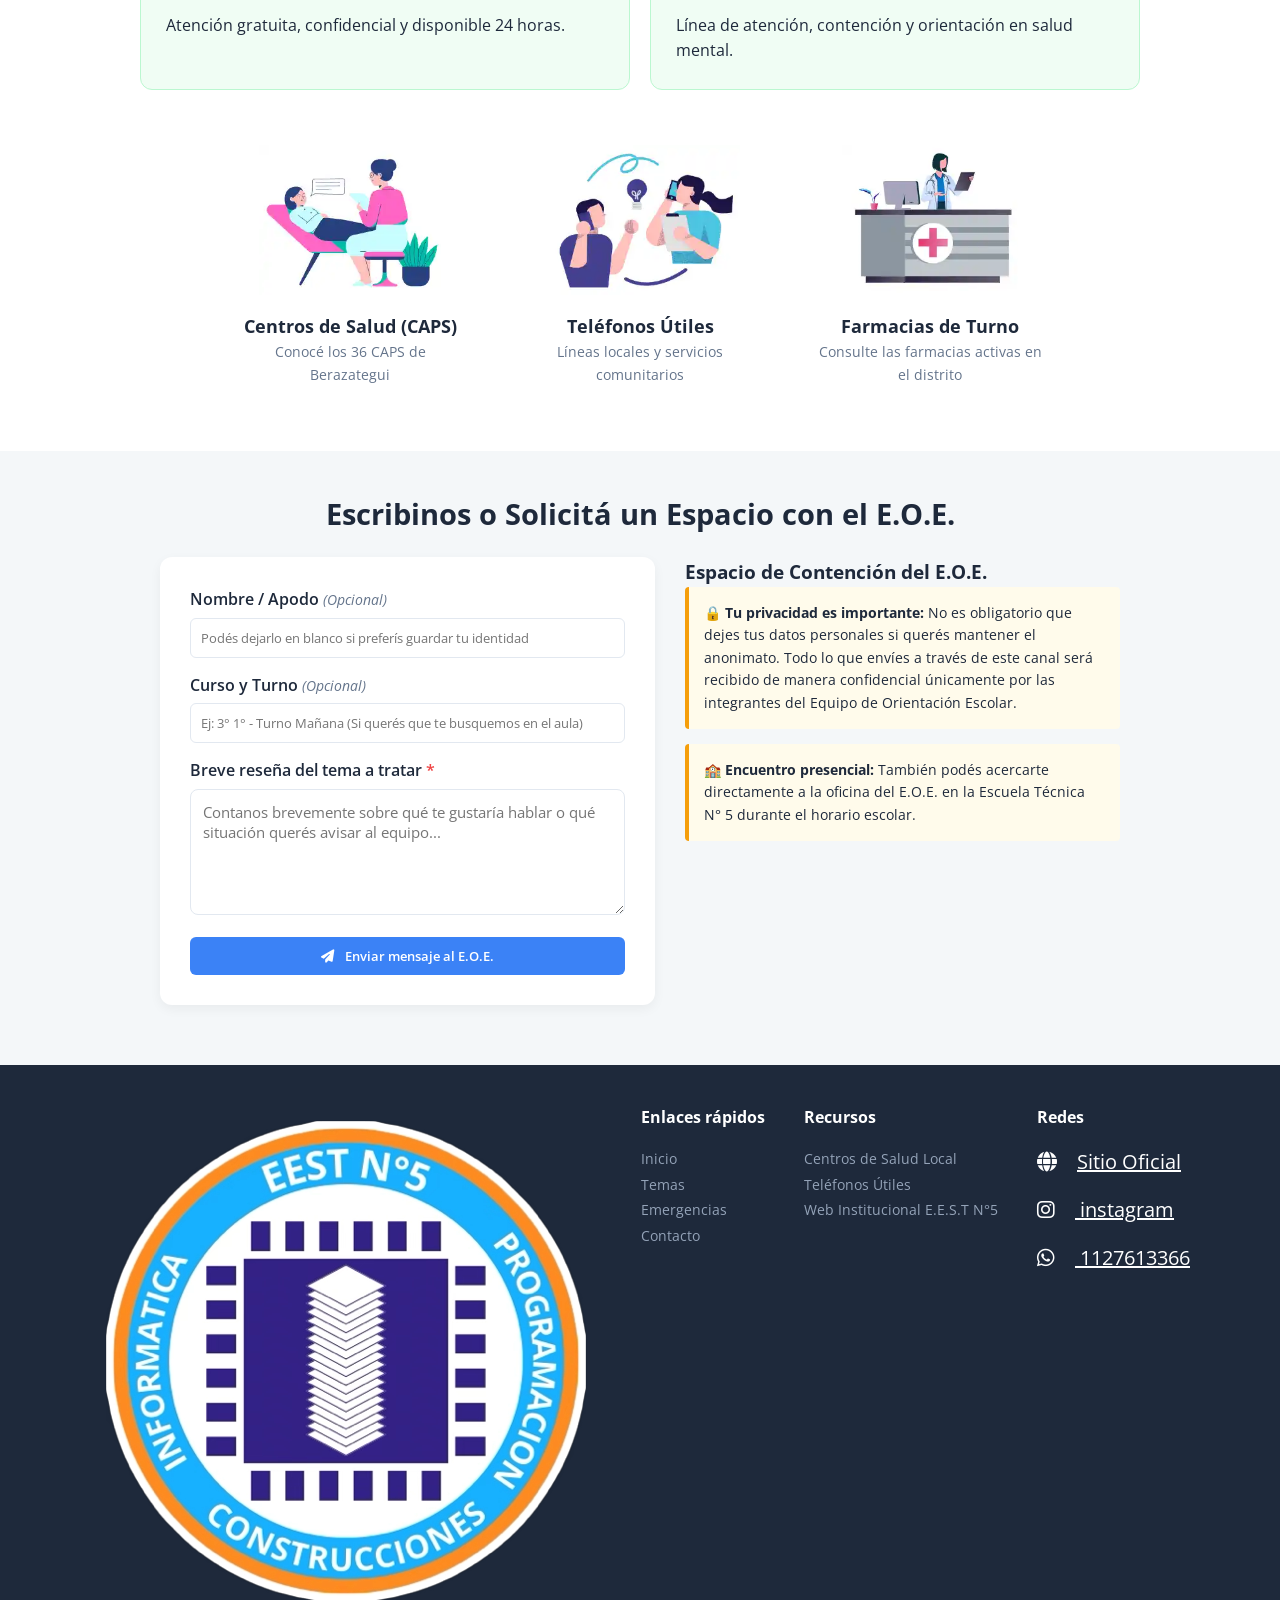
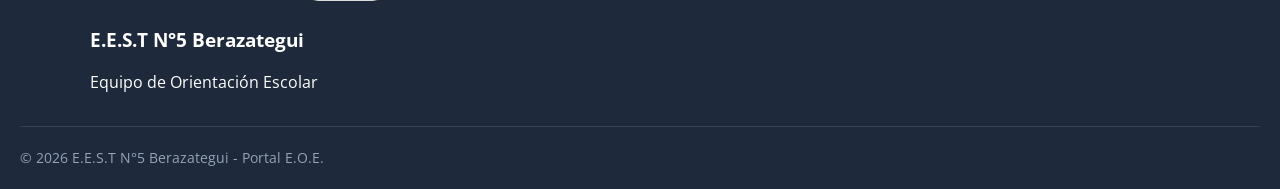
==== commit 7e82e053: "Add files via upload" ====
--- a/index.html
+++ b/index.html
@@ -16,16 +16,16 @@
       referrerpolicy="no-referrer"
     />
     <link rel="stylesheet" href="./css/estilo.css" />
-    <title>Bienestar Adolescente - E.E.S.T N°5 Berazategui</title>
+    <title>Equipo Orientacion - E.E.S.T N°5 Berazategui</title>
   </head>
   <body>
     <div class="container">
       <!-- Encabezado MENU -->
       <header>
         <div class="container-logo">
-          <i class="fas fa-brain" aria-hidden="true"></i>
-          <span class="logo-text">Bienestar E.E.S.T N°5</span>
+          <!-- <i class="fas fa-brain" aria-hidden="true"></i> -->
           <img src="./img/LOGO2.webp" alt="logo tecnica 5" class="logo">
+          <span class="logo-text">Equipo Orientacion E.E.S.T N°5</span>
         </div>
         <nav id="main-nav">
           <ul>
@@ -373,7 +373,8 @@
     <footer>
       <div class="footer-container">
         <div class="footer-logo">
-          <i class="fas fa-brain" aria-hidden="true"></i>
+          <!-- <i class="fas fa-brain" aria-hidden="true"></i> -->
+          <img src="./img/LOGO2.webp" alt="logo tecnica 5" class="logo">
           <h3>E.E.S.T N°5 Berazategui</h3>
           <p>Equipo de Orientación Escolar</p>
         </div>
@@ -404,7 +405,7 @@
         </div>
       </div>
       <div class="footer-bottom">
-        <p>&copy; 2026 E.E.S.T N°5 Berazategui - Portal E.O.E.</p>
+        <p class="copy">&copy; 2026 E.E.S.T N°5 Berazategui - Portal E.O.E.</p>
       </div>
     </footer>
 
